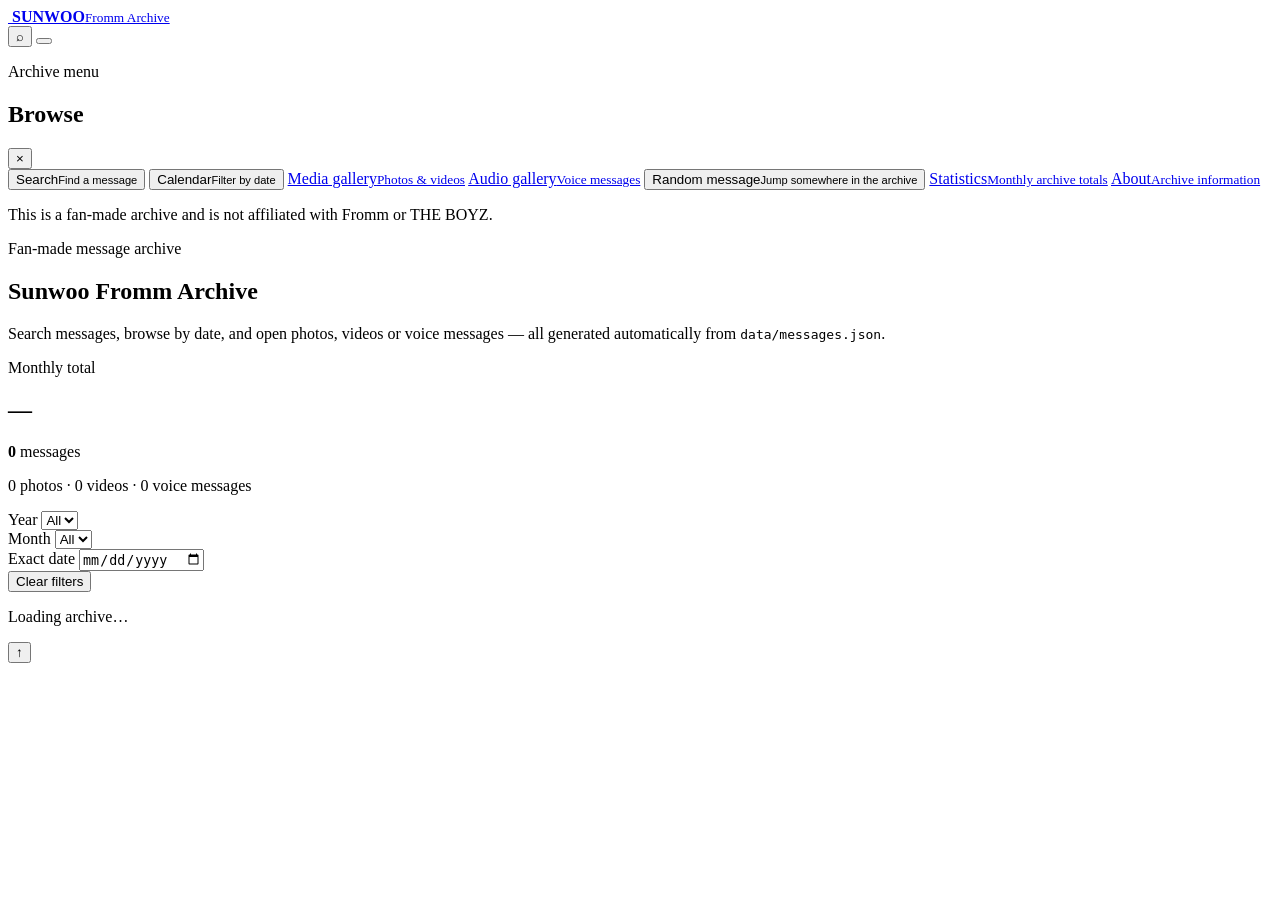
==== index.html @ a111d1f4 "Add files via upload" ====
<!doctype html>
<html lang="en">
<head>
  <meta charset="utf-8">
  <meta name="viewport" content="width=device-width, initial-scale=1">
  <meta name="theme-color" content="#111214">
  <meta name="description" content="Fan-made Fromm message archive for Sunwoo of THE BOYZ. Search messages, browse dates, and view media or voice messages.">
  <meta property="og:title" content="Sunwoo Fromm Archive">
  <meta property="og:description" content="Fan-made searchable archive of Fromm messages.">
  <meta property="og:type" content="website">
  <title>Sunwoo Fromm Archive</title>
  <link rel="icon" href="assets/icons/favicon.svg" type="image/svg+xml">
  <link rel="stylesheet" href="css/variables.css">
  <link rel="stylesheet" href="css/base.css">
  <link rel="stylesheet" href="css/layout.css">
  <link rel="stylesheet" href="css/chat.css">
  <link rel="stylesheet" href="css/media.css">
  <link rel="stylesheet" href="css/gallery.css">
  <link rel="stylesheet" href="css/stats.css">
  <link rel="stylesheet" href="css/controls.css">
  <link rel="stylesheet" href="css/responsive.css">
</head>
<body>
  <header class="topbar">
    <a class="brand" href="index.html" aria-label="Archive home">
      <img class="brand__avatar" id="brandAvatar" src="assets/avatar/sunwoo-placeholder.svg" alt="">
      <span class="brand__text"><strong id="brandName">SUNWOO</strong><small>Fromm Archive</small></span>
    </a>
    <nav class="topbar__actions" aria-label="Archive controls">
      <button class="icon-button" id="searchToggle" type="button" aria-label="Open search" aria-expanded="false"><span aria-hidden="true">⌕</span></button>
      <button class="icon-button" id="menuToggle" type="button" aria-label="Open menu" aria-expanded="false"><span class="menu-icon" aria-hidden="true"><i></i><i></i><i></i></span></button>
    </nav>
  </header>

  <div class="search-panel" id="searchPanel" hidden>
    <form class="search-panel__form" role="search" onsubmit="return false;">
      <label class="sr-only" for="archiveSearch">Search messages</label>
      <input id="archiveSearch" type="search" placeholder="Search messages…" autocomplete="off">
      <button class="search-panel__close" id="searchClose" type="button" aria-label="Close search">×</button>
    </form>
    <p class="search-panel__hint"><span id="searchCount">Type a word or phrase.</span></p>
  </div>

  <div class="drawer-backdrop" id="drawerBackdrop" hidden></div>
  <aside class="drawer" id="drawer" aria-hidden="true" aria-label="Archive menu">
    <div class="drawer__header"><div><p class="eyebrow">Archive menu</p><h2>Browse</h2></div><button class="drawer__close" id="menuClose" type="button" aria-label="Close menu">×</button></div>
    <nav class="drawer__nav">
      <button class="drawer-link" type="button" data-open-search><span>Search</span><small>Find a message</small></button>
      <button class="drawer-link" type="button" id="calendarToggle"><span>Calendar</span><small>Filter by date</small></button>
      <a class="drawer-link" href="pages/media.html"><span>Media gallery</span><small>Photos & videos</small></a>
      <a class="drawer-link" href="pages/audio.html"><span>Audio gallery</span><small>Voice messages</small></a>
      <button class="drawer-link" type="button" id="randomMessage"><span>Random message</span><small>Jump somewhere in the archive</small></button>
      <a class="drawer-link" href="pages/statistics.html"><span>Statistics</span><small>Monthly archive totals</small></a>
      <a class="drawer-link" href="pages/about.html"><span>About</span><small>Archive information</small></a>
    </nav>
    <div class="drawer__footer"><p>This is a fan-made archive and is not affiliated with Fromm or THE BOYZ.</p></div>
  </aside>

  <main class="archive-shell">
    <section class="archive-hero" aria-labelledby="archiveTitle">
      <p class="eyebrow" id="archiveSubtitle">Fan-made message archive</p>
      <h1 id="archiveTitle">Sunwoo Fromm Archive</h1>
      <p class="archive-hero__copy">Search messages, browse by date, and open photos, videos or voice messages — all generated automatically from <code>data/messages.json</code>.</p>
    </section>

    <section class="month-summary" aria-label="Monthly summary">
      <div><p class="eyebrow">Monthly total</p><h2 id="monthLabel">—</h2></div>
      <div class="month-summary__stats">
        <p class="month-summary__count"><strong id="monthlyCount">0</strong> messages</p>
        <p id="monthlyBreakdown" class="month-summary__breakdown">0 photos · 0 videos · 0 voice messages</p>
      </div>
    </section>

    <section class="filter-bar" aria-label="Date filters">
      <div class="filter-bar__group">
        <label for="yearFilter">Year</label>
        <select id="yearFilter"><option value="">All</option></select>
      </div>
      <div class="filter-bar__group">
        <label for="monthFilter">Month</label>
        <select id="monthFilter"><option value="">All</option></select>
      </div>
      <div class="filter-bar__group filter-bar__group--date">
        <label for="dateFilter">Exact date</label>
        <input id="dateFilter" type="date">
      </div>
      <button class="filter-reset" id="clearFilters" type="button">Clear filters</button>
    </section>

    <div id="activeFilter" class="active-filter" hidden></div>

    <div id="archiveRoot" aria-live="polite">
      <p class="loading-state">Loading archive…</p>
    </div>

    <div class="archive-load-controls" id="archiveLoadControls" hidden>
      <p id="archiveLoadStatus"></p>
      <button id="loadMoreDays" type="button">Load more days</button>
    </div>

    <noscript><p class="error-state">JavaScript is required to display this archive.</p></noscript>
  </main>

  <div class="lightbox" id="lightbox" hidden aria-hidden="true" role="dialog" aria-modal="true" aria-label="Media viewer">
    <button class="lightbox__close" id="lightboxClose" type="button" aria-label="Close media viewer">×</button>
    <button class="lightbox__nav lightbox__nav--prev" id="lightboxPrev" type="button" aria-label="Previous media">‹</button>
    <div class="lightbox__stage" id="lightboxStage"></div>
    <button class="lightbox__nav lightbox__nav--next" id="lightboxNext" type="button" aria-label="Next media">›</button>
    <p class="lightbox__caption" id="lightboxCaption"></p>
  </div>

  <button class="back-to-top" id="backToTop" type="button" aria-label="Back to top">↑</button>
  <div class="toast" id="toast" role="status" aria-live="polite"></div>

  <script src="js/helpers.js" defer></script>
  <script src="js/render.js" defer></script>
  <script src="js/app.js" defer></script>
  <script src="js/search.js" defer></script>
  <script src="js/filters.js" defer></script>
  <script src="js/navigation.js" defer></script>
  <script src="js/statistics.js" defer></script>
  <script src="js/performance.js" defer></script>
  <script src="js/random.js" defer></script>
  <script src="js/lightbox.js" defer></script>
  <script src="js/ui.js" defer></script>
  <script src="js/deep-links.js" defer></script>
</body>
</html>
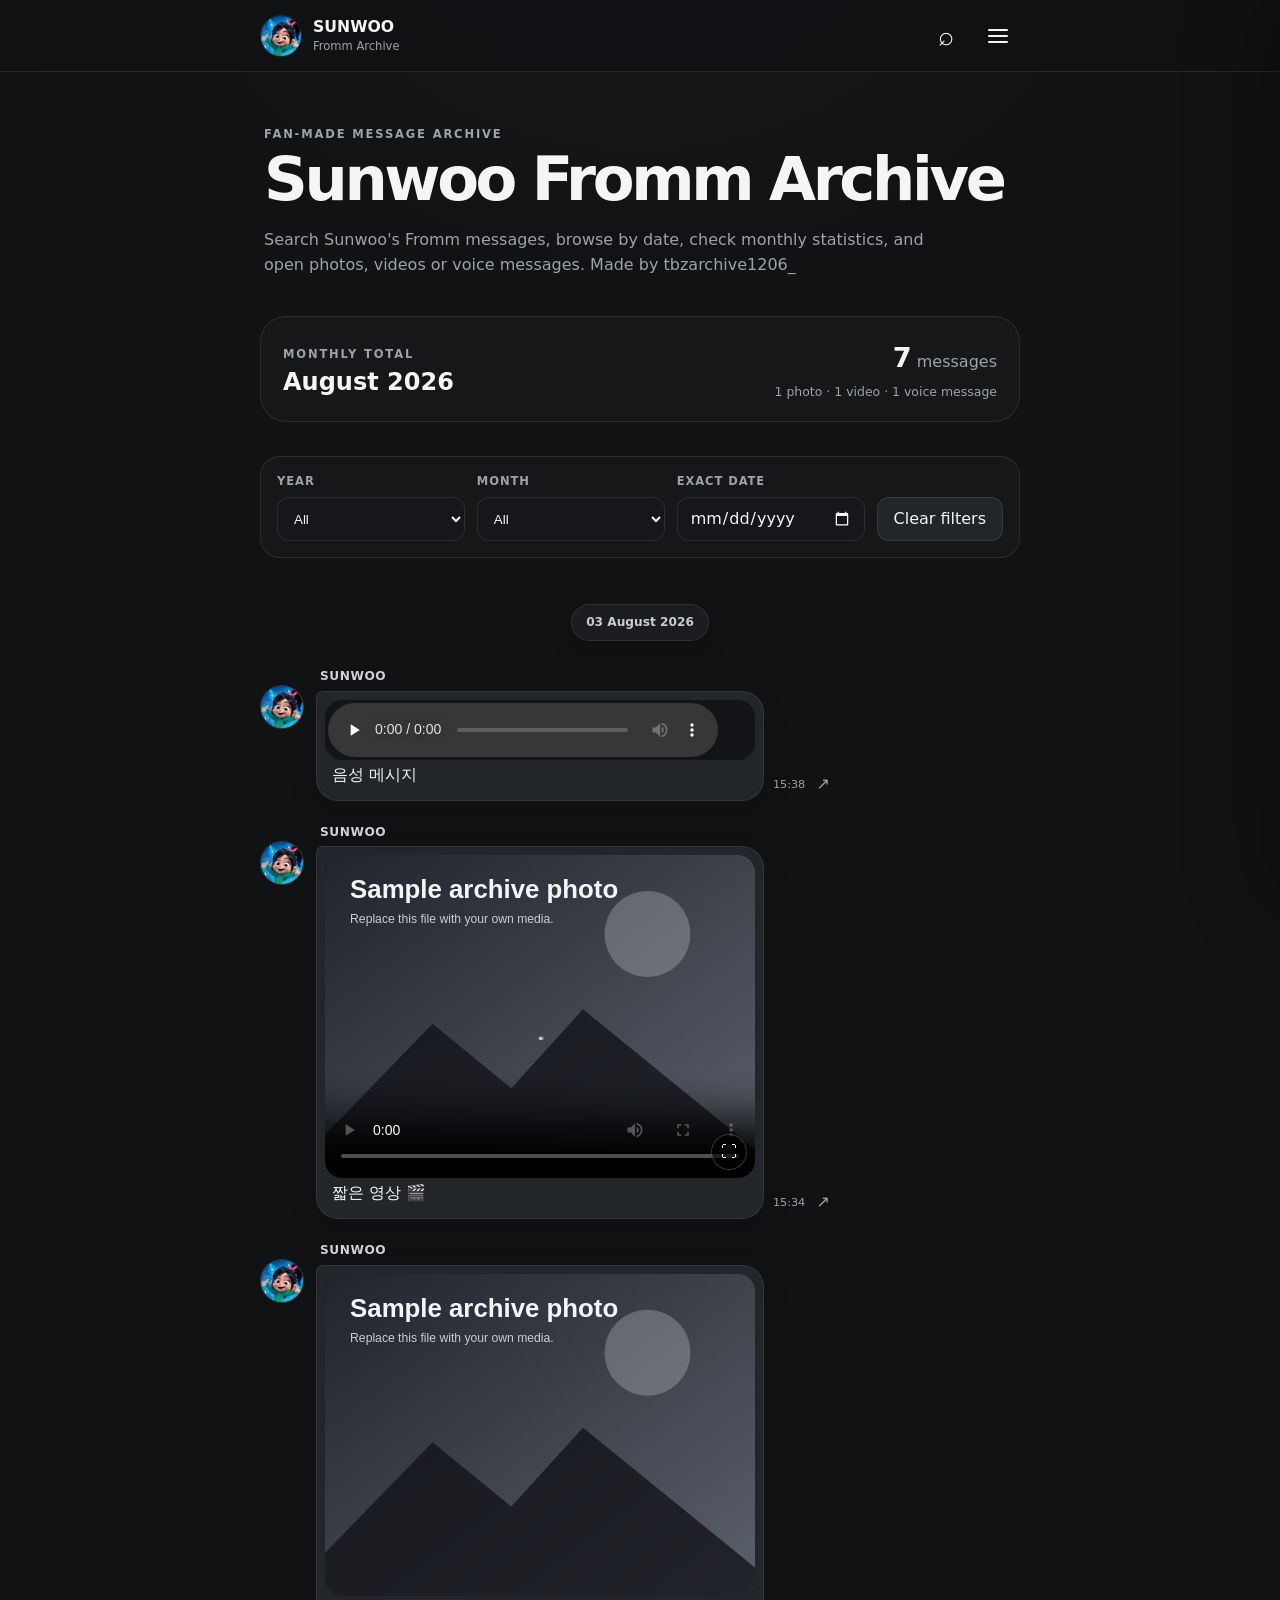
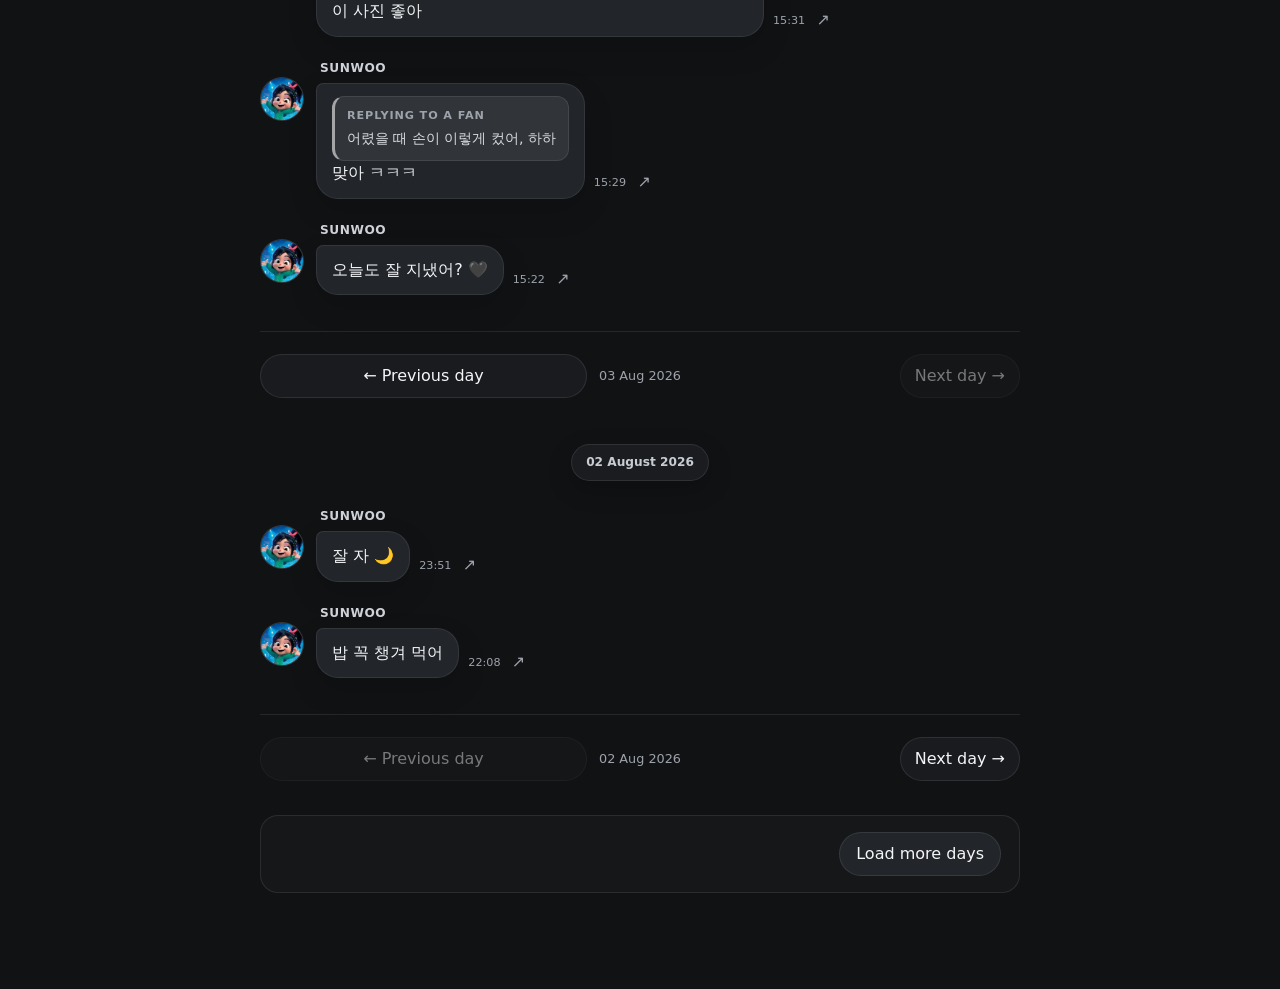
==== commit 1ca9d98e: "Update index.html" ====
--- a/index.html
+++ b/index.html
@@ -4,9 +4,9 @@
   <meta charset="utf-8">
   <meta name="viewport" content="width=device-width, initial-scale=1">
   <meta name="theme-color" content="#111214">
-  <meta name="description" content="Fan-made Fromm message archive for Sunwoo of THE BOYZ. Search messages, browse dates, and view media or voice messages.">
+  <meta name="description" content="Fromm message archive for Sunwoo of THE BOYZ. Search messages, browse dates, and view media or voice messages.">
   <meta property="og:title" content="Sunwoo Fromm Archive">
-  <meta property="og:description" content="Fan-made searchable archive of Fromm messages.">
+  <meta property="og:description" content="Searchable archive of Fromm messages.">
   <meta property="og:type" content="website">
   <title>Sunwoo Fromm Archive</title>
   <link rel="icon" href="assets/icons/favicon.svg" type="image/svg+xml">
@@ -53,14 +53,14 @@
       <a class="drawer-link" href="pages/statistics.html"><span>Statistics</span><small>Monthly archive totals</small></a>
       <a class="drawer-link" href="pages/about.html"><span>About</span><small>Archive information</small></a>
     </nav>
-    <div class="drawer__footer"><p>This is a fan-made archive and is not affiliated with Fromm or THE BOYZ.</p></div>
+    <div class="drawer__footer"><p></p></div>
   </aside>
 
   <main class="archive-shell">
     <section class="archive-hero" aria-labelledby="archiveTitle">
-      <p class="eyebrow" id="archiveSubtitle">Fan-made message archive</p>
+      <p class="eyebrow" id="archiveSubtitle">HI! WELCOME TO THE </p>
       <h1 id="archiveTitle">Sunwoo Fromm Archive</h1>
-      <p class="archive-hero__copy">Search messages, browse by date, and open photos, videos or voice messages — all generated automatically from <code>data/messages.json</code>.</p>
+      <p class="archive-hero__copy">Search Sunwoo's Fromm messages, browse by date, check monthly statistics, and open photos, videos or voice messages. Made by tbzarchive1206_</p>
     </section>
 
     <section class="month-summary" aria-label="Monthly summary">
--- a/css/variables.css
+++ b/css/variables.css
@@ -0,0 +1 @@
+:root{color-scheme:dark;--bg:#111214;--surface:#191b1f;--surface-2:#22252a;--surface-3:#2a2d33;--text:#f4f5f7;--muted:#9da2ab;--line:rgba(255,255,255,.09);--accent:#e7e9ed;--quote-bg:rgba(255,255,255,.07);--shadow:0 18px 60px rgba(0,0,0,.35);--radius-sm:12px;--radius-md:18px;--radius-lg:26px;--content:760px;--topbar-height:72px}
--- a/css/base.css
+++ b/css/base.css
@@ -0,0 +1 @@
+*{box-sizing:border-box}html{scroll-behavior:smooth}body{margin:0;min-width:320px;background:radial-gradient(circle at 50% -10%,rgba(255,255,255,.045),transparent 34rem),var(--bg);color:var(--text);font-family:Inter,Pretendard,"Noto Sans KR",system-ui,-apple-system,BlinkMacSystemFont,"Segoe UI",sans-serif;line-height:1.55}button,input{font:inherit}button,a{-webkit-tap-highlight-color:transparent}a{color:inherit;text-decoration:none}button{color:inherit}img,video{max-width:100%}code{padding:.12em .38em;border:1px solid var(--line);border-radius:7px;background:var(--surface);font-size:.9em}.sr-only{position:absolute;width:1px;height:1px;padding:0;margin:-1px;overflow:hidden;clip:rect(0,0,0,0);white-space:nowrap;border:0}.eyebrow{margin:0 0 .35rem;color:var(--muted);font-size:.72rem;font-weight:800;letter-spacing:.16em;text-transform:uppercase}:focus-visible{outline:2px solid #fff;outline-offset:3px}.loading-state,.error-state{padding:24px;border:1px solid var(--line);border-radius:18px;color:var(--muted);background:rgba(255,255,255,.025)}.error-state{color:#ffc3c3}
--- a/css/layout.css
+++ b/css/layout.css
@@ -0,0 +1,2 @@
+.topbar{position:sticky;z-index:50;top:0;height:var(--topbar-height);display:flex;align-items:center;justify-content:space-between;padding:0 max(18px,calc((100vw - var(--content))/2));border-bottom:1px solid var(--line);background:rgba(17,18,20,.88);backdrop-filter:blur(18px)}.brand{display:inline-flex;align-items:center;gap:11px}.brand__avatar{width:42px;height:42px;border-radius:50%;border:1px solid var(--line);object-fit:cover}.brand__text{display:grid;line-height:1.05}.brand__text strong{font-size:.98rem}.brand__text small{margin-top:5px;color:var(--muted);font-size:.72rem}.topbar__actions{display:flex;gap:8px}.archive-shell{width:min(100% - 28px,var(--content));margin:0 auto;padding:44px 0 96px}.archive-hero{padding:10px 4px 38px}.archive-hero h1{margin:0;font-size:clamp(2rem,6vw,3.8rem);letter-spacing:-.055em;line-height:1}.archive-hero__copy{max-width:44rem;margin:18px 0 0;color:var(--muted)}.month-summary{display:flex;align-items:end;justify-content:space-between;gap:24px;margin-bottom:34px;padding:20px 22px;border:1px solid var(--line);border-radius:var(--radius-lg);background:rgba(255,255,255,.025)}.month-summary h2,.month-summary p{margin:0}.month-summary__count{color:var(--muted)}.month-summary__count strong{color:var(--text);font-size:1.7rem}.chat-day{margin-top:46px}.sticky-date{position:sticky;z-index:10;top:calc(var(--topbar-height) + 12px);display:flex;justify-content:center;pointer-events:none}.sticky-date span{padding:8px 14px;border:1px solid var(--line);border-radius:999px;background:rgba(28,30,34,.92);box-shadow:0 8px 24px rgba(0,0,0,.22);color:#c8ccd3;font-size:.76rem;font-weight:750;backdrop-filter:blur(14px)}.message-list{display:grid;gap:22px;margin-top:26px}.day-navigation{display:grid;grid-template-columns:1fr auto 1fr;align-items:center;gap:12px;margin-top:36px;padding-top:22px;border-top:1px solid var(--line)}.day-navigation button{min-height:44px;padding:0 14px;border:1px solid var(--line);border-radius:999px;background:var(--surface)}.day-navigation button:last-child{justify-self:end}.day-navigation button:disabled{opacity:.45}.day-navigation span{color:var(--muted);font-size:.8rem}.simple-header{min-height:68px;display:flex;align-items:center;justify-content:space-between;padding:0 max(18px,calc((100vw - 760px)/2));border-bottom:1px solid var(--line)}.simple-header a{color:var(--muted)}.placeholder-page{width:min(100% - 32px,760px);margin:0 auto;padding:88px 0}.placeholder-page h1{margin:0 0 20px;font-size:clamp(2rem,7vw,4rem);letter-spacing:-.05em}.placeholder-page p:not(.eyebrow){max-width:42rem;color:var(--muted)}
+.chat-day.performance-hidden{display:none}
--- a/css/chat.css
+++ b/css/chat.css
@@ -0,0 +1 @@
+.message{display:grid;grid-template-columns:44px minmax(0,1fr);gap:12px;scroll-margin-top:130px}.message:target{animation:target-pulse 1.7s ease}.message__avatar{width:44px;height:44px;margin-top:18px;border-radius:50%;border:1px solid var(--line);background:var(--surface-2);object-fit:cover}.message__sender{margin:0 0 5px 4px;color:#cfd2d8;font-size:.76rem;font-weight:800;letter-spacing:.045em}.message__row{display:flex;align-items:flex-end;gap:9px}.bubble{width:fit-content;max-width:min(560px,100%);padding:12px 15px;border:1px solid rgba(255,255,255,.08);border-radius:7px 22px 22px 22px;background:var(--surface-2);box-shadow:0 12px 30px rgba(0,0,0,.14);overflow-wrap:anywhere}.bubble p{margin:0;white-space:pre-wrap}.bubble>*+*{margin-top:10px}.bubble--media{padding:8px}.bubble--media>.message-text{padding:3px 7px 4px}.fan-quote{margin:0;padding:10px 12px;border:1px solid var(--line);border-left:3px solid rgba(255,255,255,.56);border-radius:var(--radius-sm);background:var(--quote-bg)}.fan-quote__label{display:block;margin-bottom:4px;color:var(--muted);font-size:.7rem;font-weight:800;letter-spacing:.08em;text-transform:uppercase}.fan-quote p{color:#d8dbe0;font-size:.88rem}.message__meta{display:flex;align-items:center;gap:4px;flex:0 0 auto;padding-bottom:2px;color:var(--muted)}.message__meta time{font-size:.7rem;font-variant-numeric:tabular-nums}.copy-link{width:28px;height:28px;display:inline-grid;place-items:center;padding:0;border:0;border-radius:50%;background:transparent;color:var(--muted);cursor:pointer}.copy-link:hover{background:var(--surface-2);color:var(--text)}@keyframes target-pulse{0%,100%{transform:translateX(0)}18%{transform:translateX(5px)}35%{transform:translateX(0)}}@media(prefers-reduced-motion:reduce){.message:target{animation:none}}
--- a/css/media.css
+++ b/css/media.css
@@ -0,0 +1 @@
+.message-media{display:block;width:min(430px,68vw);overflow:hidden;border-radius:17px;background:#121418}.message-media img{display:block;width:100%;height:auto}.message-media video{display:block;width:100%;background:#0c0d0f}.message-media audio{display:block;width:min(390px,64vw);max-width:100%;margin:3px}.media-error{padding:18px;color:#ffc3c3;font-size:.84rem}.message-media img[loading="lazy"]{min-height:160px;background:linear-gradient(90deg,#17191d,#23262b,#17191d);background-size:200% 100%;animation:shimmer 1.4s infinite}.message-media img.loaded{min-height:0;animation:none}@keyframes shimmer{to{background-position:-200% 0}}
--- a/css/gallery.css
+++ b/css/gallery.css
@@ -0,0 +1,51 @@
+.gallery-shell{width:min(100% - 28px,1180px);margin:0 auto;padding:58px 0 100px}
+.gallery-hero{padding:0 4px 34px}
+.gallery-hero h1{margin:0;font-size:clamp(2.2rem,7vw,4.8rem);letter-spacing:-.06em;line-height:.96}
+.gallery-hero p:not(.eyebrow){max-width:48rem;color:var(--muted)}
+.gallery-toolbar{display:grid;grid-template-columns:repeat(3,minmax(0,1fr)) auto;gap:12px;align-items:end;margin-bottom:18px;padding:16px;border:1px solid var(--line);border-radius:20px;background:rgba(255,255,255,.025)}
+.gallery-filter{display:grid;gap:6px}
+.gallery-filter label{color:var(--muted);font-size:.72rem;font-weight:800;letter-spacing:.08em;text-transform:uppercase}
+.gallery-filter select,.gallery-filter input{width:100%;height:44px;padding:0 12px;border:1px solid var(--line);border-radius:12px;background:#15171b;color:var(--text)}
+.gallery-count{margin:18px 2px;color:var(--muted);font-size:.84rem}
+.media-grid{columns:4 240px;column-gap:14px}
+.media-card{position:relative;display:block;width:100%;margin:0 0 14px;padding:0;overflow:hidden;border:1px solid var(--line);border-radius:18px;background:var(--surface);break-inside:avoid;cursor:pointer}
+.media-card img,.media-card video{display:block;width:100%;height:auto;background:#0e0f11}
+.media-card__overlay{position:absolute;inset:auto 0 0;display:flex;justify-content:space-between;gap:10px;padding:28px 12px 10px;background:linear-gradient(transparent,rgba(0,0,0,.84));color:#fff;font-size:.75rem}
+.media-card__type{padding:4px 7px;border-radius:999px;background:rgba(255,255,255,.16);backdrop-filter:blur(8px)}
+.media-card__date{align-self:center}
+.media-card[hidden]{display:none!important}
+.media-empty,.audio-empty{padding:40px 20px;border:1px dashed var(--line);border-radius:22px;color:var(--muted);text-align:center}
+.audio-list{display:grid;gap:14px}
+.audio-card{display:grid;grid-template-columns:auto minmax(0,1fr) auto;gap:16px;align-items:center;padding:16px 18px;border:1px solid var(--line);border-radius:20px;background:rgba(255,255,255,.025)}
+.audio-card__icon{width:48px;height:48px;display:grid;place-items:center;border-radius:50%;background:var(--surface-2);font-size:1.2rem}
+.audio-card__body{min-width:0}
+.audio-card__title{margin:0 0 8px;font-weight:800}
+.audio-card audio{width:100%}
+.audio-card__meta{color:var(--muted);font-size:.78rem;text-align:right}
+.audio-card__link{display:inline-block;margin-top:6px;color:#d7dae0;text-decoration:underline;text-underline-offset:3px}
+.message-media{position:relative;border:0;padding:0;text-align:left;color:inherit}
+.media-open{cursor:zoom-in}
+.media-expand{position:absolute;right:8px;bottom:8px;width:36px;height:36px;border:1px solid rgba(255,255,255,.2);border-radius:50%;background:rgba(0,0,0,.6);color:#fff;cursor:pointer}
+.lightbox{position:fixed;z-index:200;inset:0;display:grid;grid-template-columns:72px minmax(0,1fr) 72px;grid-template-rows:1fr auto;align-items:center;background:rgba(5,6,8,.95);backdrop-filter:blur(18px)}
+.lightbox[hidden]{display:none}
+.lightbox__stage{grid-column:2;display:grid;place-items:center;min-width:0;min-height:0;padding:70px 10px 28px}
+.lightbox__stage img,.lightbox__stage video{max-width:min(1100px,88vw);max-height:78vh;border-radius:16px;box-shadow:0 24px 90px rgba(0,0,0,.55)}
+.lightbox__stage video{width:min(1100px,88vw);background:#000}
+.lightbox__close{position:absolute;top:18px;right:18px;width:48px;height:48px;border:1px solid rgba(255,255,255,.16);border-radius:50%;background:rgba(255,255,255,.08);color:#fff;font-size:2rem;cursor:pointer}
+.lightbox__nav{width:52px;height:52px;justify-self:center;border:1px solid rgba(255,255,255,.14);border-radius:50%;background:rgba(255,255,255,.07);color:#fff;font-size:2rem;cursor:pointer}
+.lightbox__nav:disabled{opacity:.25;cursor:default}
+.lightbox__nav--prev{grid-column:1;grid-row:1}
+.lightbox__nav--next{grid-column:3;grid-row:1}
+.lightbox__caption{grid-column:1/-1;grid-row:2;margin:0;padding:0 20px 24px;color:#cfd3da;text-align:center}
+body.lightbox-open{overflow:hidden}
+@media(max-width:760px){
+  .gallery-toolbar{grid-template-columns:1fr 1fr}
+  .gallery-toolbar .filter-reset{grid-column:1/-1}
+  .media-grid{columns:2 150px;column-gap:10px}
+  .media-card{margin-bottom:10px;border-radius:14px}
+  .audio-card{grid-template-columns:42px minmax(0,1fr)}
+  .audio-card__meta{grid-column:2;text-align:left}
+  .lightbox{grid-template-columns:48px minmax(0,1fr) 48px}
+  .lightbox__stage{padding-inline:0}
+  .lightbox__nav{width:40px;height:40px}
+}
--- a/css/stats.css
+++ b/css/stats.css
@@ -0,0 +1,28 @@
+.month-summary__stats{text-align:right}
+.month-summary__breakdown{margin-top:3px!important;color:var(--muted);font-size:.78rem}
+.archive-load-controls{display:flex;align-items:center;justify-content:space-between;gap:16px;margin:34px 0 0;padding:16px 18px;border:1px solid var(--line);border-radius:18px;background:rgba(255,255,255,.025)}
+.archive-load-controls p{margin:0;color:var(--muted);font-size:.82rem}
+.archive-load-controls button{min-height:44px;padding:0 16px;border:1px solid var(--line);border-radius:999px;background:var(--surface-2);cursor:pointer}
+.stats-shell{width:min(100% - 28px,1040px);margin:0 auto;padding:58px 0 100px}
+.stats-hero{padding:0 4px 36px}
+.stats-hero h1{margin:0;font-size:clamp(2.3rem,7vw,4.8rem);letter-spacing:-.06em;line-height:.96}
+.stats-hero p:not(.eyebrow){max-width:48rem;color:var(--muted)}
+.stats-summary{display:grid;grid-template-columns:repeat(4,minmax(0,1fr));gap:14px;margin-bottom:46px}
+.stats-card{padding:18px;border:1px solid var(--line);border-radius:20px;background:rgba(255,255,255,.025)}
+.stats-card span{display:block;color:var(--muted);font-size:.74rem;font-weight:800;letter-spacing:.08em;text-transform:uppercase}
+.stats-card strong{display:block;margin-top:8px;font-size:2rem;letter-spacing:-.04em}
+.stats-section-heading{display:flex;align-items:end;justify-content:space-between;gap:20px;margin-bottom:16px}
+.stats-section-heading h2{margin:0;font-size:2rem;letter-spacing:-.04em}
+.stats-section-heading select{height:44px;padding:0 12px;border:1px solid var(--line);border-radius:12px;background:#15171b;color:var(--text)}
+.stats-table-wrap{overflow:auto;border:1px solid var(--line);border-radius:20px}
+.stats-table{width:100%;border-collapse:collapse;min-width:720px}
+.stats-table th,.stats-table td{padding:14px 16px;border-bottom:1px solid var(--line);text-align:right;font-variant-numeric:tabular-nums}
+.stats-table th:first-child,.stats-table td:first-child{text-align:left}
+.stats-table th{color:var(--muted);font-size:.72rem;letter-spacing:.08em;text-transform:uppercase;background:rgba(255,255,255,.025)}
+.stats-table tr:last-child td{border-bottom:0}
+.stats-table tbody tr:hover{background:rgba(255,255,255,.025)}
+@media(max-width:760px){
+  .stats-summary{grid-template-columns:1fr 1fr}
+  .archive-load-controls{align-items:stretch;flex-direction:column}
+  .month-summary__stats{text-align:right}
+}
--- a/css/controls.css
+++ b/css/controls.css
@@ -0,0 +1,10 @@
+.icon-button{width:44px;height:44px;display:grid;place-items:center;padding:0;border:1px solid transparent;border-radius:50%;background:transparent;cursor:pointer}.icon-button:hover{border-color:var(--line);background:var(--surface)}.icon-button>span:first-child{font-size:1.7rem;line-height:1}.menu-icon{width:20px;display:grid;gap:4px}.menu-icon i{display:block;height:2px;border-radius:999px;background:currentColor}.search-panel{position:fixed;z-index:80;top:82px;right:max(16px,calc((100vw - var(--content))/2));width:min(92vw,440px);padding:12px;border:1px solid var(--line);border-radius:20px;background:rgba(27,29,33,.98);box-shadow:var(--shadow)}.search-panel__form{display:grid;grid-template-columns:1fr 40px;gap:8px}.search-panel input{min-width:0;height:46px;padding:0 15px;border:1px solid var(--line);border-radius:14px;background:#111317;color:var(--text)}.search-panel__close,.drawer__close{border:0;border-radius:50%;background:transparent;color:var(--muted);font-size:1.6rem;cursor:pointer}.search-panel__hint{margin:9px 6px 1px;color:var(--muted);font-size:.72rem}.drawer-backdrop{position:fixed;z-index:69;inset:0;background:rgba(0,0,0,.52);backdrop-filter:blur(3px)}.drawer{position:fixed;z-index:70;inset:0 0 0 auto;width:min(88vw,390px);padding:26px 20px;border-left:1px solid var(--line);background:#17191d;box-shadow:-24px 0 80px rgba(0,0,0,.34);transform:translateX(105%);transition:transform .25s ease}.drawer.is-open{transform:translateX(0)}.drawer__header{display:flex;align-items:start;justify-content:space-between;gap:20px;padding:4px 4px 22px;border-bottom:1px solid var(--line)}.drawer__header h2{margin:0;font-size:2rem;letter-spacing:-.04em}.drawer__nav{display:grid;gap:7px;padding:18px 0}.drawer-link{min-height:66px;display:grid;align-content:center;gap:2px;padding:11px 14px;border:1px solid transparent;border-radius:16px;background:transparent;color:var(--text);text-align:left;cursor:pointer}.drawer-link:hover:not(:disabled){border-color:var(--line);background:var(--surface-2)}.drawer-link small{color:var(--muted)}.drawer-link:disabled{opacity:.5;cursor:not-allowed}.drawer__footer{position:absolute;right:24px;bottom:22px;left:24px;color:var(--muted);font-size:.72rem}.back-to-top{position:fixed;z-index:40;right:18px;bottom:18px;width:48px;height:48px;border:1px solid var(--line);border-radius:50%;background:rgba(34,37,42,.94);box-shadow:0 12px 30px rgba(0,0,0,.26);opacity:0;transform:translateY(10px);pointer-events:none;transition:opacity .2s ease,transform .2s ease;cursor:pointer}.back-to-top.is-visible{opacity:1;transform:translateY(0);pointer-events:auto}.toast{position:fixed;z-index:100;left:50%;bottom:22px;max-width:min(90vw,420px);padding:10px 14px;border:1px solid var(--line);border-radius:999px;background:#f0f1f3;color:#111214;box-shadow:var(--shadow);font-size:.8rem;font-weight:750;opacity:0;transform:translate(-50%,12px);pointer-events:none;transition:.2s ease}.toast.is-visible{opacity:1;transform:translate(-50%,0)}
+.search-result-highlight{background:#f4f5f7;color:#111214;border-radius:4px;padding:0 .12em}
+.filter-bar{display:grid;grid-template-columns:repeat(3,minmax(0,1fr)) auto;gap:12px;align-items:end;margin:0 0 22px;padding:16px;border:1px solid var(--line);border-radius:20px;background:rgba(255,255,255,.025)}
+.filter-bar__group{display:grid;gap:6px}
+.filter-bar label{color:var(--muted);font-size:.72rem;font-weight:800;letter-spacing:.08em;text-transform:uppercase}
+.filter-bar select,.filter-bar input{width:100%;height:44px;padding:0 12px;border:1px solid var(--line);border-radius:12px;background:#15171b;color:var(--text)}
+.filter-reset{height:44px;padding:0 16px;border:1px solid var(--line);border-radius:12px;background:var(--surface-2);cursor:pointer}
+.active-filter{margin:0 0 18px;padding:10px 14px;border:1px solid var(--line);border-radius:14px;color:var(--muted);background:rgba(255,255,255,.02);font-size:.84rem}
+.search-empty{padding:24px;border:1px dashed var(--line);border-radius:18px;color:var(--muted);text-align:center}
+.message[hidden],.chat-day[hidden]{display:none!important}
--- a/css/responsive.css
+++ b/css/responsive.css
@@ -0,0 +1,2 @@
+@media(max-width:640px){:root{--topbar-height:64px}.topbar{padding-inline:13px}.brand__avatar{width:38px;height:38px}.archive-shell{width:min(100% - 20px,var(--content));padding-top:30px}.archive-hero{padding-bottom:28px}.archive-hero__copy{font-size:.9rem}.month-summary{align-items:start;padding:17px}.month-summary__count{text-align:right;font-size:.8rem}.month-summary__count strong{display:block}.message{grid-template-columns:38px minmax(0,1fr);gap:9px}.message__avatar{width:38px;height:38px}.message__row{gap:5px}.bubble{max-width:calc(100vw - 92px);padding:11px 13px;font-size:.94rem}.message__meta{margin-left:-1px}.copy-link{width:23px;height:23px}.day-navigation{grid-template-columns:1fr 1fr}.day-navigation span{grid-column:1/-1;grid-row:1;text-align:center}.day-navigation button{grid-row:2}.message-media{width:min(430px,calc(100vw - 108px))}.message-media audio{width:min(390px,calc(100vw - 120px))}}@media(prefers-reduced-motion:reduce){html{scroll-behavior:auto}.drawer,.back-to-top,.toast{transition:none}}
+@media(max-width:760px){.filter-bar{grid-template-columns:1fr 1fr}.filter-bar__group--date{grid-column:1/-1}.filter-reset{grid-column:1/-1}.search-panel{right:12px;left:12px;width:auto}}
